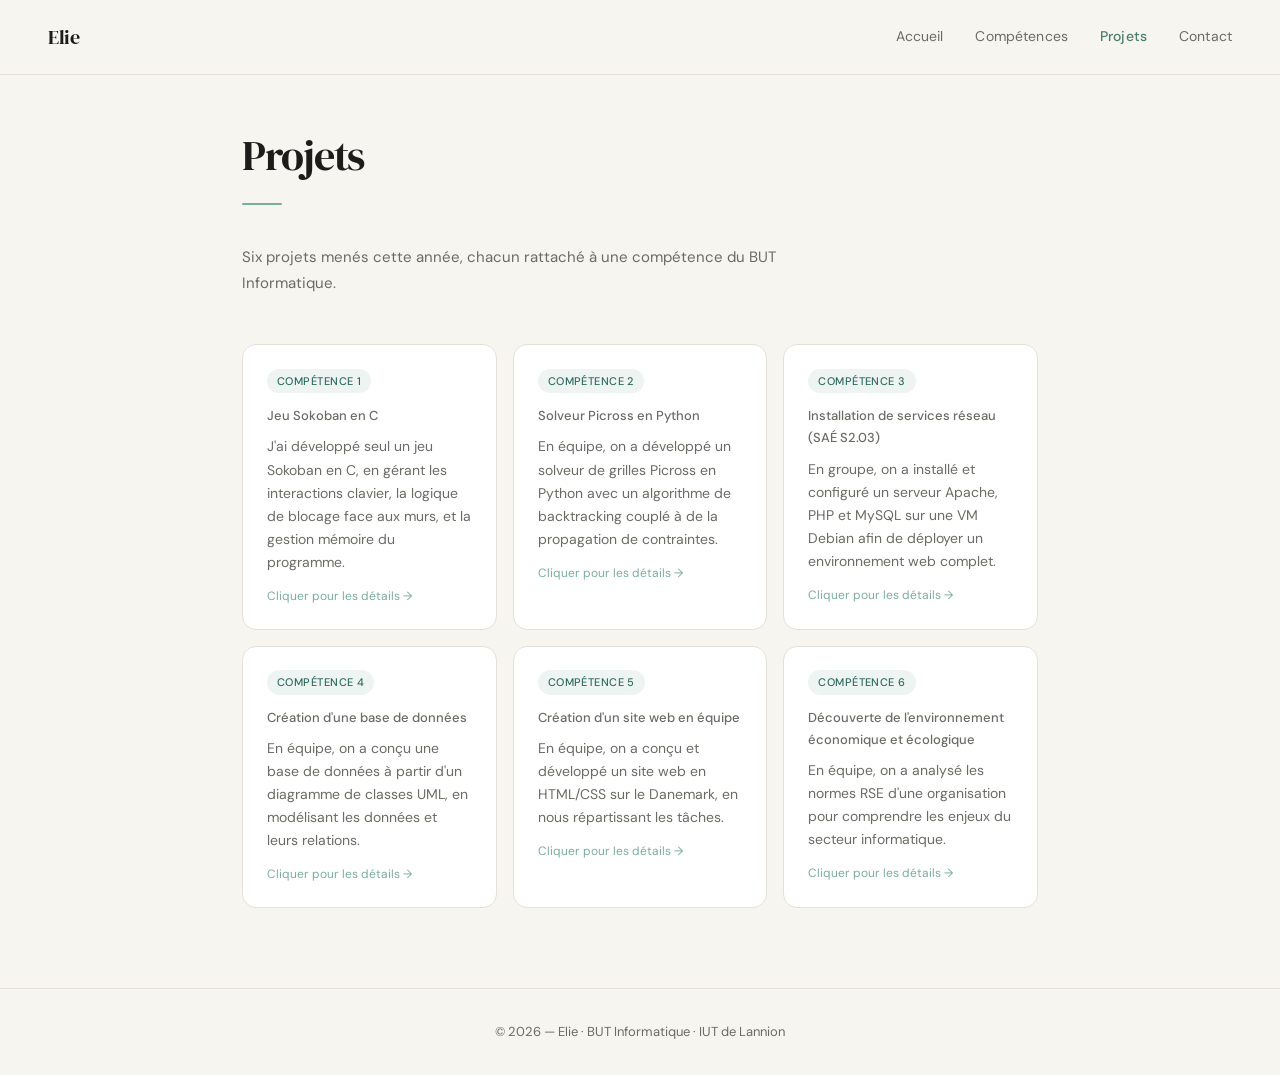
==== projets.html @ 0fcafd8c "Add files via upload" ====
<!DOCTYPE html>
<html lang="fr">
<head>
  <meta charset="UTF-8">
  <meta name="viewport" content="width=device-width, initial-scale=1.0">
  <title>Projets — Elie</title>
  <link rel="stylesheet" href="style.css">
  <style>
    .card { cursor: pointer; }
    .card:hover { box-shadow: 0 4px 20px rgba(74,124,111,0.13); transform: translateY(-3px); }
    .card-hint { font-size: 12px; color: var(--accent-mid); margin-top: 0.75rem; }

    /* OVERLAY */
    .overlay {
      display: none;
      position: fixed;
      inset: 0;
      background: rgba(0,0,0,0.45);
      z-index: 200;
      align-items: center;
      justify-content: center;
      padding: 1.5rem;
    }
    .overlay.active { display: flex; }

    /* MODAL */
    .modal {
      background: var(--bg);
      border-radius: 18px;
      max-width: 620px;
      width: 100%;
      max-height: 85vh;
      overflow-y: auto;
      padding: 2rem 2.25rem;
      position: relative;
      box-shadow: 0 20px 60px rgba(0,0,0,0.18);
      animation: popIn 0.25s ease both;
    }

    @keyframes popIn {
      from { opacity: 0; transform: scale(0.95) translateY(12px); }
      to   { opacity: 1; transform: scale(1) translateY(0); }
    }

    .modal-close {
      position: absolute;
      top: 1.1rem;
      right: 1.25rem;
      background: none;
      border: none;
      font-size: 20px;
      cursor: pointer;
      color: var(--text-muted);
      line-height: 1;
      padding: 0.25rem 0.5rem;
      border-radius: 6px;
    }
    .modal-close:hover { background: var(--accent-light); color: var(--accent); }

    .modal-tag { margin-bottom: 0.75rem; }
    .modal-title { font-family: 'DM Serif Display', serif; font-size: 22px; font-weight: 400; margin-bottom: 1rem; color: var(--text); }

    .modal-section-label {
      font-size: 11px;
      font-weight: 500;
      letter-spacing: 0.06em;
      text-transform: uppercase;
      color: var(--accent);
      margin: 1.4rem 0 0.5rem;
    }

    .modal-desc { font-size: 15px; color: var(--text); line-height: 1.75; }

    .modal-list {
      list-style: none;
      display: flex;
      flex-direction: column;
      gap: 0.4rem;
    }
    .modal-list li {
      font-size: 14px;
      color: var(--text-muted);
      padding-left: 1rem;
      position: relative;
      line-height: 1.6;
    }
    .modal-list li::before {
      content: '→';
      position: absolute;
      left: 0;
      color: var(--accent-mid);
      font-size: 12px;
    }

    .modal-tools {
      display: flex;
      flex-wrap: wrap;
      gap: 0.4rem;
      margin-top: 0.5rem;
    }

    .modal-divider {
      height: 1px;
      background: var(--border);
      margin: 1.4rem 0 0;
    }
  </style>
</head>
<body>

<nav>
  <a href="index.html" class="nav-logo">Elie</a>
  <ul class="nav-links">
    <li><a href="index.html">Accueil</a></li>
    <li><a href="competences.html">Compétences</a></li>
    <li><a href="projets.html" class="active">Projets</a></li>
    <li><a href="contact.html">Contact</a></li>
  </ul>
</nav>

<main class="page">

  <div class="page-header fade fade-1">
    <h1>Projets</h1>
    <div class="divider"></div>
    <p>Six projets menés cette année, chacun rattaché à une compétence du BUT Informatique.</p>
  </div>

  <div class="grid fade fade-2">

    <div class="card" onclick="openModal('p1')">
      <span class="tag">Compétence 1</span>
      <p class="card-subtitle">Jeu Sokoban en C</p>
      <p class="card-desc">J'ai développé seul un jeu Sokoban en C, en gérant les interactions clavier, la logique de blocage face aux murs, et la gestion mémoire du programme.</p>
      <p class="card-hint">Cliquer pour les détails →</p>
    </div>

    <div class="card" onclick="openModal('p2')">
      <span class="tag">Compétence 2</span>
      <p class="card-subtitle">Solveur Picross en Python</p>
      <p class="card-desc">En équipe, on a développé un solveur de grilles Picross en Python avec un algorithme de backtracking couplé à de la propagation de contraintes.</p>
      <p class="card-hint">Cliquer pour les détails →</p>
    </div>

    <div class="card" onclick="openModal('p3')">
      <span class="tag">Compétence 3</span>
      <p class="card-subtitle">Installation de services réseau (SAÉ S2.03)</p>
      <p class="card-desc">En groupe, on a installé et configuré un serveur Apache, PHP et MySQL sur une VM Debian afin de déployer un environnement web complet.</p>
      <p class="card-hint">Cliquer pour les détails →</p>
    </div>

    <div class="card" onclick="openModal('p4')">
      <span class="tag">Compétence 4</span>
      <p class="card-subtitle">Création d'une base de données</p>
      <p class="card-desc">En équipe, on a conçu une base de données à partir d'un diagramme de classes UML, en modélisant les données et leurs relations.</p>
      <p class="card-hint">Cliquer pour les détails →</p>
    </div>

    <div class="card" onclick="openModal('p5')">
      <span class="tag">Compétence 5</span>
      <p class="card-subtitle">Création d'un site web en équipe</p>
      <p class="card-desc">En équipe, on a conçu et développé un site web en HTML/CSS sur le Danemark, en nous répartissant les tâches.</p>
      <p class="card-hint">Cliquer pour les détails →</p>
    </div>

    <div class="card" onclick="openModal('p6')">
      <span class="tag">Compétence 6</span>
      <p class="card-subtitle">Découverte de l'environnement économique et écologique</p>
      <p class="card-desc">En équipe, on a analysé les normes RSE d'une organisation pour comprendre les enjeux du secteur informatique.</p>
      <p class="card-hint">Cliquer pour les détails →</p>
    </div>

  </div>

</main>

<footer>
  <p>© 2026 — Elie · BUT Informatique · IUT de Lannion</p>
</footer>

<!-- MODALES -->

<div class="overlay" id="overlay" onclick="closeOnOverlay(event)">
  <div class="modal" id="modal">
    <button class="modal-close" onclick="closeModal()">✕</button>
    <div id="modal-content"></div>
  </div>
</div>

<script>
const projets = {
  p1: {
    tag: 'Compétence 1',
    title: 'Jeu Sokoban en C',
    desc: "J'ai développé seul un jeu Sokoban en langage C. L'objectif était de recréer le jeu classique où le joueur pousse des caisses sur des cases cibles dans un labyrinthe, en implémentant toute la logique depuis zéro.",
    items: [
      "Gestion des interactions clavier pour déclencher des actions précises",
      "Implémentation de la logique de déplacement et de blocage face aux murs",
      "Vérification des conditions de victoire à chaque mouvement",
      "Gestion rigoureuse de la mémoire pour assurer la stabilité du programme",
    ],
    learned: "Ce projet m'a permis de découvrir et d'apprendre les bases du C, un langage bas niveau que je ne connaissais pas avant cette année.",
    tools: ['C', 'VS Code']
  },
  p2: {
    tag: 'Compétence 2',
    title: 'Solveur Picross en Python',
    desc: "En équipe, on a développé un programme capable de résoudre automatiquement des grilles Picross (nonogrammes). L'objectif était de trouver la solution de la manière la plus optimale possible, en minimisant le nombre d'opérations.",
    items: [
      "Mise en place d'un algorithme de backtracking pour explorer les solutions",
      "Intégration de la propagation de contraintes pour réduire l'espace de recherche",
      "Optimisation des performances pour les grandes grilles",
      "Travail en équipe avec répartition des tâches",
    ],
    learned: "Ce projet m'a permis de comprendre comment optimiser un algorithme et de découvrir la puissance du backtracking pour résoudre des problèmes complexes. J'ai aussi appris à travailler en équipe sur un projet technique.",
    tools: ['Python', 'VS Code']
  },
  p3: {
    tag: 'Compétence 3',
    title: "Installation de services réseau (SAÉ S2.03)",
    desc: "En groupe, on a installé et configuré des services réseau sur une machine virtuelle Debian afin de déployer un environnement complet de développement web. L'objectif était de répondre à un besoin client en mettant en place un serveur web, un langage serveur et une base de données.",
    items: [
      "Configuration et prise en main d'une machine virtuelle Debian sous VMware",
      "Installation et configuration du serveur web Apache (vérification du statut, des modules, des fichiers de configuration)",
      "Mise en place d'une zone d'administration privée protégée par authentification login/mot de passe",
      "Activation et configuration du module PHP, tests avec phpinfo() et gestion des extensions de fichiers interprétées",
      "Sécurisation du serveur MySQL avec mysql_secure_installation",
      "Manipulation de bases de données en ligne de commande : création, insertion, modification et suppression d'enregistrements",
      "Connexion PHP/MySQL et affichage dynamique des données via un script PHP",
      "Installation du package php-mysql pour corriger les erreurs de connexion entre PHP et MySQL",
    ],
    learned: "Ce projet m'a appris à configurer un environnement serveur complet from scratch sous Linux. J'ai découvert le fonctionnement d'Apache, de PHP et de MySQL et appris à les faire communiquer ensemble. J'ai aussi gagné en autonomie sur la ligne de commande Linux et la gestion des fichiers de configuration.",
    tools: ['Linux Debian', 'Apache2', 'PHP', 'MySQL', 'VMware', 'Bash']
  },
  p4: {
    tag: 'Compétence 4',
    title: 'Création d\'une base de données',
    desc: "En équipe, on a travaillé sur la conception complète d'une base de données. Le projet portait sur la modélisation des données avant toute implémentation, en partant d'un cahier des charges précis.",
    items: [
      "Analyse du cahier des charges et identification des entités",
      "Réalisation d'un diagramme de classes UML",
      "Modélisation des relations entre les entités",
      "Vérification de la cohérence et de la normalisation du modèle",
    ],
    learned: "Ce projet m'a permis de découvrir la modélisation des données et de comprendre comment structurer une base de données avant de l'implémenter. J'ai appris à utiliser UML comme outil de conception.",
    tools: ['UML', 'SQL', 'MySQL']
  },
  p5: {
    tag: 'Compétence 5',
    title: 'Création d\'un site web en équipe',
    desc: "En équipe, on a conçu et développé un site web complet sur le Danemark. Ce projet nous a placés dans une situation de conduite de projet réelle, avec des contraintes de délais et de cohérence collective.",
    items: [
      "Répartition des tâches entre les membres de l'équipe",
      "Conception des maquettes avant le développement",
      "Développement des pages en HTML et CSS",
      "Mise en place d'une navigation cohérente entre les pages",
      "Livraison d'un rendu uniforme malgré le travail en parallèle",
    ],
    learned: "Ce projet m'a appris à travailler en équipe sur un projet web, à me coordonner avec les autres et à livrer un résultat cohérent malgré le travail en parallèle. J'ai aussi renforcé mes compétences en HTML/CSS.",
    tools: ['HTML', 'CSS', 'VS Code']
  },
  p6: {
    tag: 'Compétence 6',
    title: 'Découverte de l\'environnement économique et écologique',
    desc: "En équipe, on a sélectionné une organisation du secteur informatique et analysé ses pratiques en matière de RSE (Responsabilité Sociétale des Entreprises). Ce projet nous a permis de mieux comprendre les enjeux du secteur au-delà du technique.",
    items: [
      "Sélection et présentation de l'organisation choisie",
      "Analyse des normes et engagements RSE de l'entreprise",
      "Étude des enjeux environnementaux liés au numérique",
      "Restitution collective des résultats",
    ],
    learned: "Ce projet m'a ouvert les yeux sur les enjeux RSE du secteur informatique. J'ai appris à mener une analyse documentaire, à restituer des informations de façon structurée, et à travailler efficacement en équipe.",
    tools: ['Recherche documentaire', 'Présentation orale', 'Travail en équipe']
  }
};

function openModal(id) {
  const p = projets[id];
  document.getElementById('modal-content').innerHTML = `
    <span class="tag modal-tag">${p.tag}</span>
    <p class="modal-title">${p.title}</p>
    <p class="modal-section-label">Description</p>
    <p class="modal-desc">${p.desc}</p>
    <p class="modal-section-label">Ce qui a été mis en place</p>
    <ul class="modal-list">${p.items.map(i => `<li>${i}</li>`).join('')}</ul>
    <p class="modal-section-label">Ce que ce projet m'a apporté</p>
    <p class="modal-desc">${p.learned}</p>
    <div class="modal-divider"></div>
    <p class="modal-section-label">Outils utilisés</p>
    <div class="modal-tools">${p.tools.map(t => `<span class="skill-pill">${t}</span>`).join('')}</div>
  `;
  document.getElementById('overlay').classList.add('active');
  document.body.style.overflow = 'hidden';
}

function closeModal() {
  document.getElementById('overlay').classList.remove('active');
  document.body.style.overflow = '';
}

function closeOnOverlay(e) {
  if (e.target === document.getElementById('overlay')) closeModal();
}

document.addEventListener('keydown', e => { if (e.key === 'Escape') closeModal(); });
</script>

</body>
</html>
---- style.css ----
@import url('https://fonts.googleapis.com/css2?family=DM+Serif+Display:ital@0;1&family=DM+Sans:wght@300;400;500&display=swap');

:root {
  --bg: #f7f5f0;
  --bg-card: #ffffff;
  --text: #1c1c1a;
  --text-muted: #6b6b65;
  --accent: #4a7c6f;
  --accent-light: #e8f0ee;
  --accent-mid: #7aad9e;
  --border: #e4e0d8;
  --tag-bg: #eef4f2;
  --tag-text: #2e6b5e;
}

* { margin: 0; padding: 0; box-sizing: border-box; }

body {
  font-family: 'DM Sans', sans-serif;
  background: var(--bg);
  color: var(--text);
  font-size: 15px;
  line-height: 1.7;
  min-height: 100vh;
}

/* NAV */
nav {
  display: flex;
  justify-content: space-between;
  align-items: center;
  padding: 1.25rem 3rem;
  background: var(--bg);
  border-bottom: 1px solid var(--border);
  position: sticky;
  top: 0;
  z-index: 100;
}

.nav-logo {
  font-family: 'DM Serif Display', serif;
  font-size: 20px;
  color: var(--text);
  text-decoration: none;
  letter-spacing: -0.02em;
}

.nav-links {
  display: flex;
  gap: 2rem;
  list-style: none;
}

.nav-links a {
  text-decoration: none;
  color: var(--text-muted);
  font-size: 14px;
  font-weight: 400;
  transition: color 0.2s;
  letter-spacing: 0.01em;
}

.nav-links a:hover,
.nav-links a.active {
  color: var(--accent);
}

.nav-links a.active {
  font-weight: 500;
}

/* PAGE WRAPPER */
.page {
  max-width: 860px;
  margin: 0 auto;
  padding: 3.5rem 2rem 5rem;
}

/* HEADINGS */
h1 {
  font-family: 'DM Serif Display', serif;
  font-size: 42px;
  font-weight: 400;
  letter-spacing: -0.03em;
  line-height: 1.15;
  color: var(--text);
}

h1 em {
  font-style: italic;
  color: var(--accent);
}

h2 {
  font-family: 'DM Serif Display', serif;
  font-size: 28px;
  font-weight: 400;
  letter-spacing: -0.02em;
  color: var(--text);
  margin-bottom: 1.5rem;
}

h3 {
  font-size: 15px;
  font-weight: 500;
  color: var(--text);
  margin-bottom: 0.4rem;
}

/* DIVIDER */
.divider {
  width: 40px;
  height: 2px;
  background: var(--accent-mid);
  margin: 1.5rem 0 2.5rem;
  border-radius: 2px;
}

/* CARDS */
.grid {
  display: grid;
  grid-template-columns: repeat(auto-fit, minmax(250px, 1fr));
  gap: 1rem;
}

.card {
  background: var(--bg-card);
  border: 1px solid var(--border);
  border-radius: 14px;
  padding: 1.4rem 1.5rem;
  transition: box-shadow 0.2s, transform 0.2s;
}

.card:hover {
  box-shadow: 0 4px 20px rgba(74, 124, 111, 0.08);
  transform: translateY(-2px);
}

/* TAGS */
.tag {
  display: inline-block;
  font-size: 11px;
  font-weight: 500;
  letter-spacing: 0.04em;
  text-transform: uppercase;
  color: var(--tag-text);
  background: var(--tag-bg);
  padding: 3px 10px;
  border-radius: 20px;
  margin-bottom: 0.75rem;
}

/* SECTION SPACING */
.section {
  margin-bottom: 4rem;
}

/* BIO */
.bio-intro {
  font-size: 18px;
  color: var(--text-muted);
  font-weight: 300;
  line-height: 1.8;
  max-width: 620px;
  margin-bottom: 2.5rem;
}

/* SKILL PILLS */
.skills-list {
  display: flex;
  flex-wrap: wrap;
  gap: 0.5rem;
  margin-top: 1rem;
}

.skill-pill {
  background: var(--accent-light);
  color: var(--accent);
  font-size: 13px;
  font-weight: 500;
  padding: 5px 14px;
  border-radius: 20px;
  border: 1px solid #c8ddd9;
}

/* CTA BUTTONS */
.cta-row {
  display: flex;
  gap: 1rem;
  margin-top: 2.5rem;
  flex-wrap: wrap;
}

.btn-primary {
  display: inline-block;
  padding: 0.7rem 1.6rem;
  background: var(--accent);
  color: #fff;
  border-radius: 10px;
  text-decoration: none;
  font-size: 14px;
  font-weight: 500;
  transition: background 0.2s;
}

.btn-primary:hover { background: #3a6b5f; }

.btn-secondary {
  display: inline-block;
  padding: 0.7rem 1.6rem;
  background: transparent;
  color: var(--accent);
  border: 1px solid var(--accent-mid);
  border-radius: 10px;
  text-decoration: none;
  font-size: 14px;
  font-weight: 500;
  transition: background 0.2s;
}

.btn-secondary:hover { background: var(--accent-light); }

/* CARD DESCRIPTION */
.card-desc {
  font-size: 14px;
  color: var(--text-muted);
  line-height: 1.65;
}

.card-subtitle {
  font-size: 13px;
  font-weight: 500;
  color: var(--text-muted);
  margin-bottom: 0.5rem;
}

/* CONTACT FORM */
.form-group {
  display: flex;
  flex-direction: column;
  gap: 0.4rem;
  margin-bottom: 1.1rem;
}

label {
  font-size: 13px;
  font-weight: 500;
  color: var(--text-muted);
  letter-spacing: 0.02em;
}

input, textarea {
  padding: 0.7rem 1rem;
  border: 1px solid var(--border);
  border-radius: 10px;
  background: var(--bg-card);
  color: var(--text);
  font-size: 14px;
  font-family: 'DM Sans', sans-serif;
  transition: border-color 0.2s;
  outline: none;
  max-width: 520px;
  width: 100%;
}

input:focus, textarea:focus {
  border-color: var(--accent-mid);
}

textarea { min-height: 120px; resize: vertical; }

.btn-submit {
  padding: 0.75rem 2rem;
  background: var(--accent);
  color: #fff;
  border: none;
  border-radius: 10px;
  font-size: 14px;
  font-weight: 500;
  font-family: 'DM Sans', sans-serif;
  cursor: pointer;
  transition: background 0.2s;
}

.btn-submit:hover { background: #3a6b5f; }

/* PAGE HEADER */
.page-header {
  margin-bottom: 3rem;
}

.page-header p {
  color: var(--text-muted);
  max-width: 540px;
  font-size: 15px;
}

/* FOOTER */
footer {
  text-align: center;
  padding: 2rem;
  font-size: 13px;
  color: var(--text-muted);
  border-top: 1px solid var(--border);
}

/* FADE IN */
@keyframes fadeUp {
  from { opacity: 0; transform: translateY(16px); }
  to   { opacity: 1; transform: translateY(0); }
}

.fade { animation: fadeUp 0.5s ease both; }
.fade-1 { animation-delay: 0.05s; }
.fade-2 { animation-delay: 0.12s; }
.fade-3 { animation-delay: 0.19s; }
.fade-4 { animation-delay: 0.26s; }

@media (max-width: 600px) {
  nav { padding: 1rem 1.25rem; }
  .nav-links { gap: 1.2rem; }
  .page { padding: 2rem 1.25rem 4rem; }
  h1 { font-size: 30px; }
}
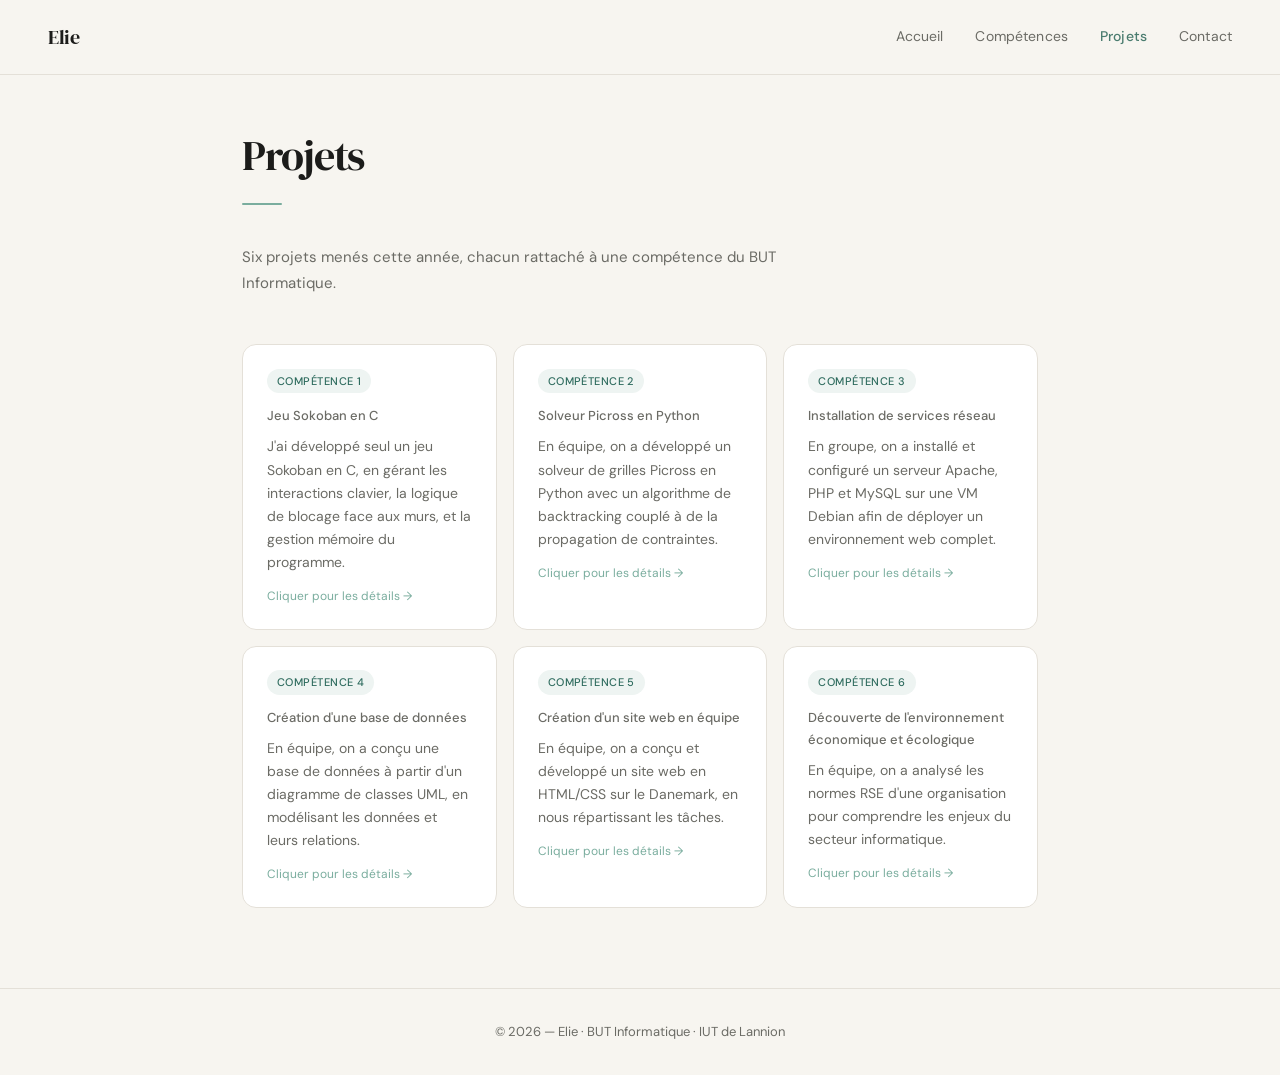
==== commit e705e75e: "Update projets.html" ====
--- a/projets.html
+++ b/projets.html
@@ -144,7 +144,7 @@
 
     <div class="card" onclick="openModal('p3')">
       <span class="tag">Compétence 3</span>
-      <p class="card-subtitle">Installation de services réseau (SAÉ S2.03)</p>
+      <p class="card-subtitle">Installation de services réseau</p>
       <p class="card-desc">En groupe, on a installé et configuré un serveur Apache, PHP et MySQL sur une VM Debian afin de déployer un environnement web complet.</p>
       <p class="card-hint">Cliquer pour les détails →</p>
     </div>
